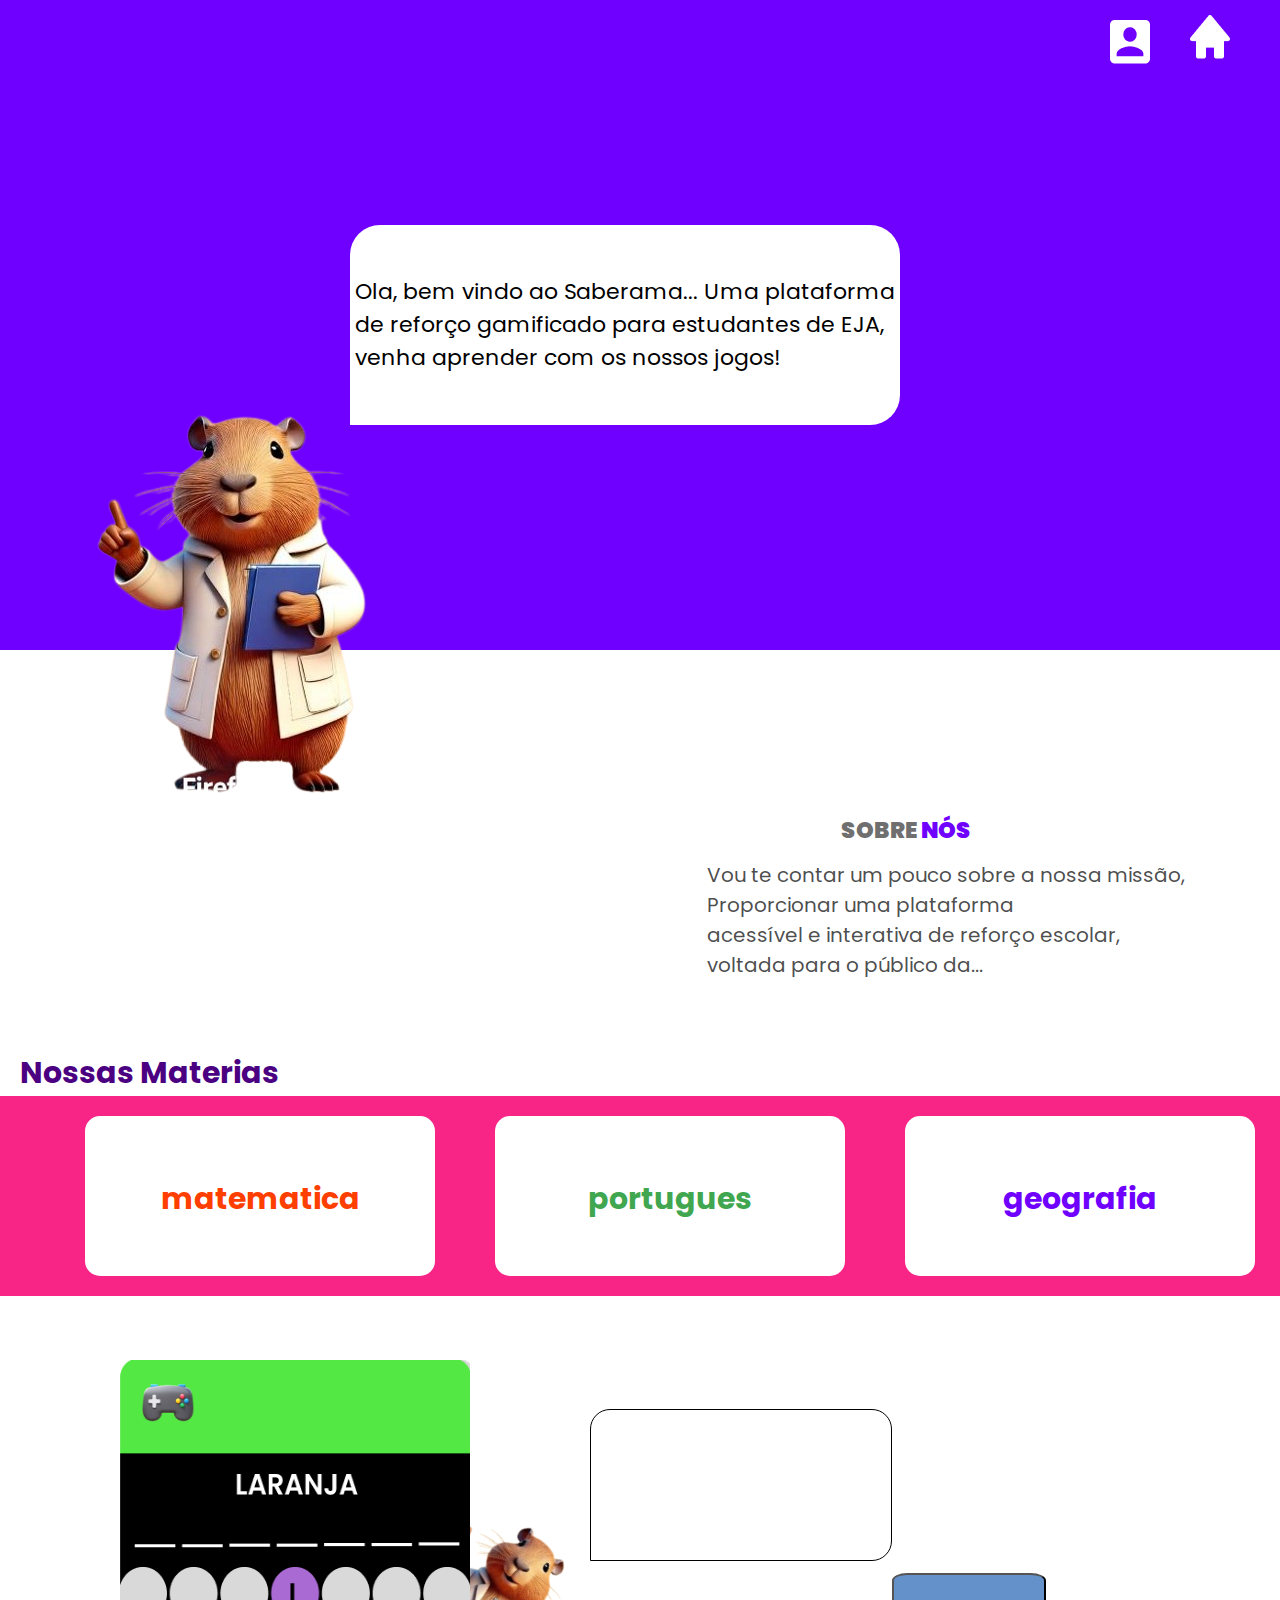
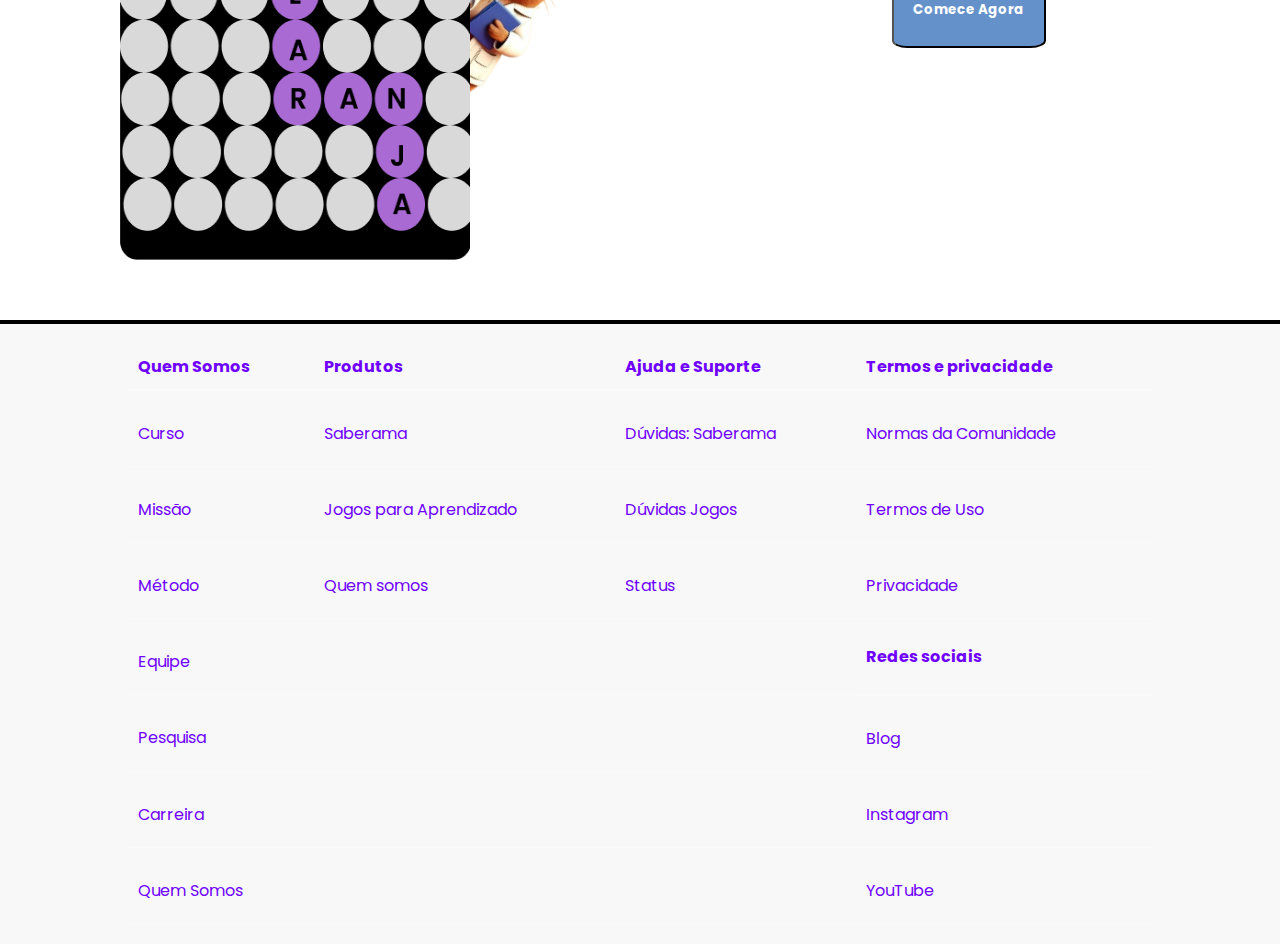
==== index.html @ 1bf404ad "Arrumando telas" ====
<!DOCTYPE html>
<html lang="pt_br">

<head>
    <meta charset="UTF-8">
    <meta name="viewport" content="width=device-width, initial-scale=1.0">
    <title>SABERAMA</title>
    <link rel="stylesheet" href="css/style.css">
</head>
<style>
    @import url('https://fonts.googleapis.com/css2?family=Poppins:ital,wght@0,100;0,200;0,300;0,400;0,500;0,600;0,700;0,800;0,900;1,100;1,200;1,300;1,400;1,500;1,600;1,700;1,800;1,900&display=swap');
</style>

<body>
<div class="main">
    <div id="nav_bar">

        <ul>
            <li class="incones-home"><img src="img/Login.png" alt=""></li>
            <a href="login.html">
                <li><img src="img/Home.png" alt=""></li>
            </a>

        </ul>

        <div id="dialogo_um">
            <p>Ola, bem vindo ao Saberama...
                Uma plataforma de reforço gamificado para estudantes de EJA, venha aprender com os nossos jogos!</p>
        </div>

        <div class="div-livro-cap">
            <img id="livro_cap" src="img/livro.png" alt="">
        </div>
    </div>


    <div id="container">

        <div id="sobre_nos">
            <h2 class="sobre"><strong>SOBRE </strong><strong id="S_nos">NÓS</strong></h2>
            <pre>                 Vou te contar um pouco sobre a nossa missão, 
                 Proporcionar uma plataforma
                 acessível e interativa de reforço escolar,
                 voltada para o público da...</pre>
        </div>



    </div>
    <p class="nossas-materias"><b>Nossas Materias</b></p>
    <div id="cont">
        <div class="cont_materias">
            <p class="p-matematica"><b>matematica</b></p>
        </div>
        <div class="cont_materias">
            <p class="p-portugues"><b>portugues</b></p>
        </div>
        <div class="cont_materias">
            <p class="p-geografia"><b>geografia</b></p>
        </div>
    </div>

    <div id="section_game">

        <div class="exemplo_game">
            <img src="img/CaçaPalavra.PNG" alt="imagem de fundo" class="imagem-fundo">
        </div>

        <img id="game_img" src="img/livro.png" alt="">

        <div id="talk_game"></div>
        <button class="editar-botao"><b>Comece Agora</b></button>
    </div>
    <div class="divisao"></div>
    <div class="roda-pe">
        <footer>
            <table>
                <tr>
                    <th>Quem Somos</th>
                    <th>Produtos</th>
                    <th>Ajuda e Suporte</th>
                    <th>Termos e privacidade</th>
                </tr>
                <tr>
                    <td class="conteudo-rodape">Curso</td>
                    <td>Saberama</td>
                    <td>Dúvidas: Saberama</td>
                    <td>Normas da Comunidade</td>
                </tr>
                <tr>
                    <td>Missão</td>
                    <td>Jogos para Aprendizado</td>
                    <td>Dúvidas Jogos</td>
                    <td>Termos de Uso</td>
                </tr>
                <tr>
                    <td>Método</td>
                    <td>Quem somos</td>
                    <td>Status</td>
                    <td>Privacidade</td>
                </tr>
                <tr>
                    <td>Equipe</td>
                    <td></td>
                    <td></td>
                    <th>Redes sociais</th>
                </tr>
                <tr>
                    <td>Pesquisa</td>
                    <td></td>
                    <td></td>
                    <td>Blog</td>
                </tr>
                <tr>
                    <td>Carreira</td>
                    <td></td>
                    <td></td>
                    <td>Instagram</td>
                </tr>
                <tr>
                    <td>Quem Somos</td>
                    <td></td>
                    <td></td>
                    <td>YouTube</td>
                </tr>
            </table>
        </footer>
    </div>
</div>
</body>

</html>
---- css/style.css ----
*{
    margin: 0;
    padding: 0;
    font-family: Poppins, sans-serif;
}

#nav_bar{
    height: 650px;
    width: 100%;
    background-color: #6F00FF;
    color: white;
   
}

ul{
    display: flex;
    justify-content: end;
    margin-right: 50px;
}

li{
    padding-top: 15px;
    padding-left: 20px;
    list-style: none;
    cursor: pointer;
    text-align: center;
    justify-content: center;
}

#dialogo_um{
    position: absolute;
    height: 200px;
    width: 550px;
    margin-top: 25px;
    background-color: white;
    border-radius: 30px;
    margin-left: 350px;
    border-bottom-left-radius: 0;
    top: 200px;
}

#dialogo_um p{
    color: black;
    justify-content: center;
    align-items: center;
    padding-top: 50px;
    padding-left: 5px;
    font-size: 22px;
}

#livro_cap{
    margin-top: 5%;
}

.div-livro-cap{
    padding-top: 15%;
}

#container{
    display: flex;
    justify-content: end;
    height: 400px;
    
}
#sobre_nos{
   text-align: justify;
   margin-right: 90px;
   margin-top: 80px;
   color: rgba(0, 0, 0, 0.712);
   line-height: 30px;
   font-size: 15px;
   
}
.sobre{
    text-align: center;
    line-height: 200px;
    margin-bottom: -70px;
    color: rgba(0, 0, 0, 0.568);
}
#S_nos{
    color: #6F00FF;
}
#cont{
    width: 100%;
    height: 200px;
    background-color: #F82586;
    display: flex;
    justify-content: center;
    align-items: center;
}

.p-matematica{
 color: #FF3F00;
}

.p-portugues{
 color: #41A650;
}

.p-geografia{
 color: #6F00FF;
}

.nossas-materias{
    font-size: 30px;
    padding-left: 20px;
    color: #4A0081;
}

.cont_materias{
    margin-left: 60px;
    height: 160px;
    width: 350px;
    border-radius: 15px;
    background-color: white;
    transition: all 1s;   
}

.cont_materias p{
    justify-content: center;
    align-items: center;
    text-align: center;
    padding-top: 60px;
    font-size: 30px;
}

#section_game{
    height: 500px;
    display: flex;
    align-items: center;
    padding-top: 5%;
}
.exemplo_game{
    position: relative;
    height: 500px;
    width: 350px;
    margin-left: 120px;
    border-radius: 15px;
    background-color: rgb(163, 163, 163);
}

.imagem-fundo{
    width: 100%;
    height: 100%;
}


#game_img{
    position: absolute;
    height: 250px;
    margin-left: 360px;
    transform: rotate(45deg);
    z-index: -1;
}
#talk_game{
    height: 150px;
    width: 300px;
    border: solid 1px;
    margin-left: 120px;
    margin-top: -250px;
    border-radius: 20px;
    border-bottom-left-radius: 0px;
}

.roda-pe {
    width: 100%;
    background-color: #f8f8f8;
    padding: 20px 0;
    border-top: 3px solid black;
    text-align: center;
  }
  
  .roda-pe table {
    width: 80%;
    margin: 0 auto;
    border-collapse: collapse;
    color: #6F00FF;
    font-size: 16px;
  }
  
  .roda-pe th {
    padding: 10px;
    font-weight: bold;
    border-bottom: 2px solid #fafafa;
    text-align: left;
  }
  
  .roda-pe td {
    padding: 10px;
    border-bottom: 1px solid #fafafa;
    text-align: left;
    padding-top: 30px;
    padding-bottom: 20px;
  }
  
  @media (max-width: 768px) {
    .roda-pe table {
      width: 100%;
    }
  
    .roda-pe th, .roda-pe td {
      font-size: 14px;
      padding: 8px;
    }
  }
  
.conteudo-rodape{
    padding-left: 60px;
    padding-top: 50px;
}

pre{
    font-size: 20px;
}

.divisao {
    border-bottom: solid 0.5px black;
    width: 100%;
    height: 10px;
    padding-bottom: 50px;
}

.editar-botao{
    background-color: #6591CB;
    width: 12%;
    height: 15%;
    border-radius: 10%;
    color: white;
}

.incones-home{
    padding: 20px;
}

.logo-home{
    padding-left: 50%;
}
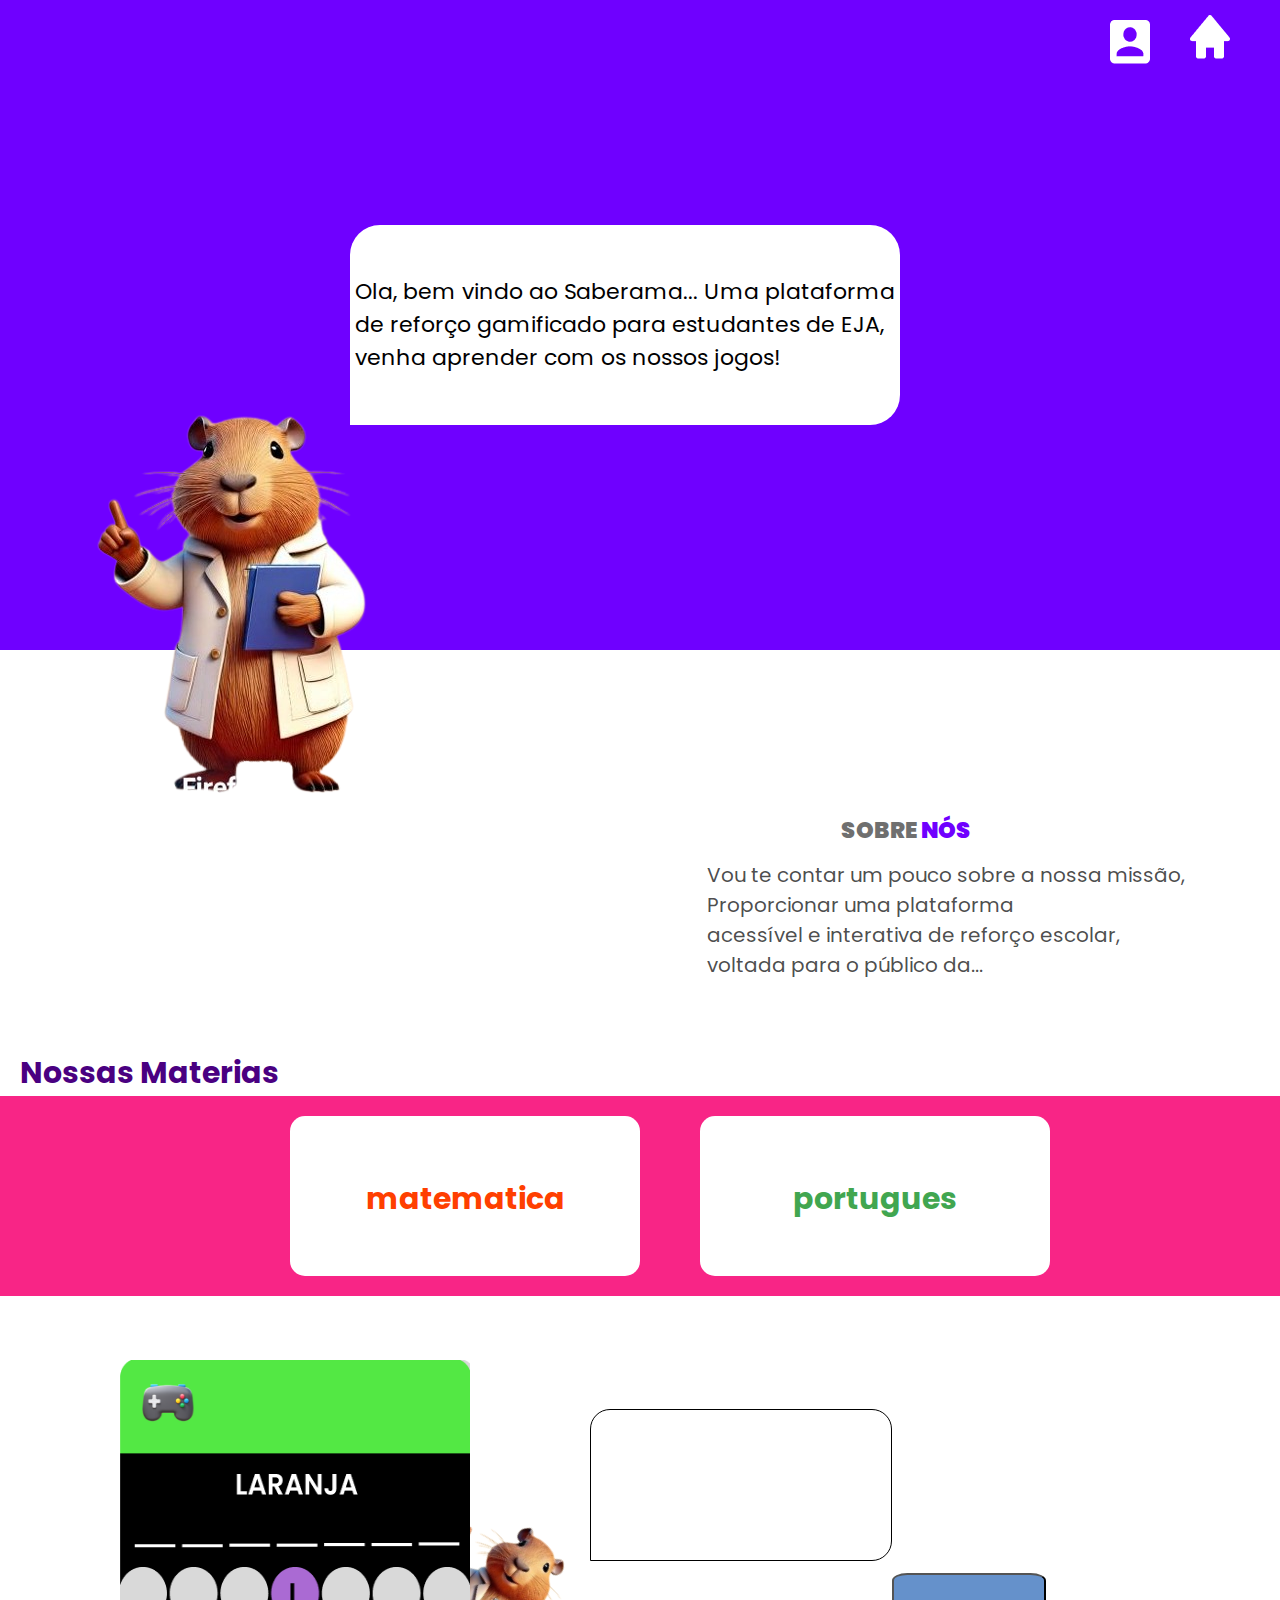
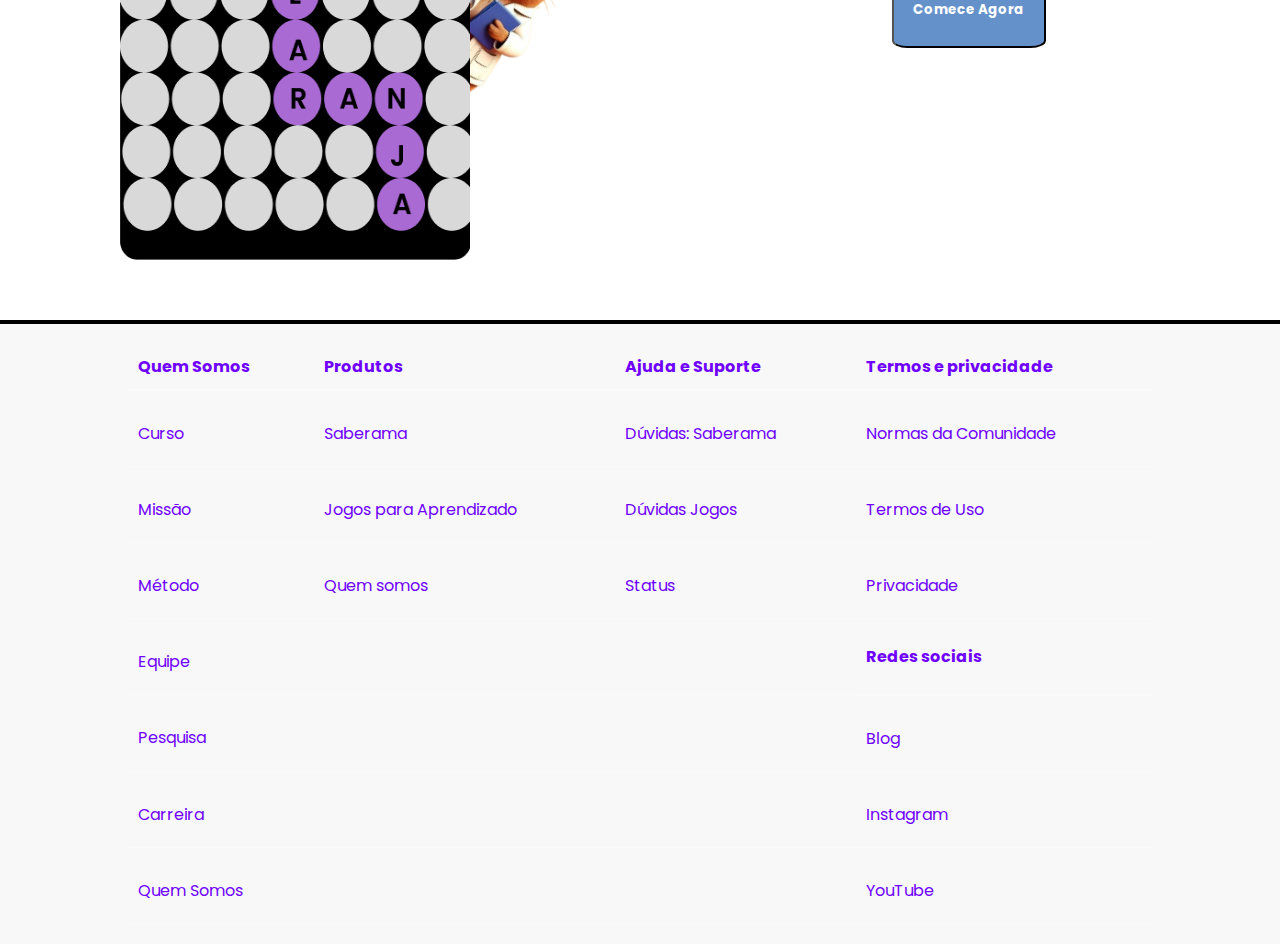
==== commit 6cb42142: "Update index.html" ====
--- a/index.html
+++ b/index.html
@@ -7,9 +7,6 @@
     <title>SABERAMA</title>
     <link rel="stylesheet" href="css/style.css">
 </head>
-<style>
-    @import url('https://fonts.googleapis.com/css2?family=Poppins:ital,wght@0,100;0,200;0,300;0,400;0,500;0,600;0,700;0,800;0,900;1,100;1,200;1,300;1,400;1,500;1,600;1,700;1,800;1,900&display=swap');
-</style>
 
 <body>
 <div class="main">
@@ -54,9 +51,6 @@
         </div>
         <div class="cont_materias">
             <p class="p-portugues"><b>portugues</b></p>
-        </div>
-        <div class="cont_materias">
-            <p class="p-geografia"><b>geografia</b></p>
         </div>
     </div>
 
@@ -129,4 +123,4 @@
 </div>
 </body>
 
-</html>+</html>
--- a/css/style.css
+++ b/css/style.css
@@ -1,3 +1,6 @@
+
+@import url('https://fonts.googleapis.com/css2?family=Poppins:ital,wght@0,100;0,200;0,300;0,400;0,500;0,600;0,700;0,800;0,900;1,100;1,200;1,300;1,400;1,500;1,600;1,700;1,800;1,900&display=swap');
+
 *{
     margin: 0;
     padding: 0;
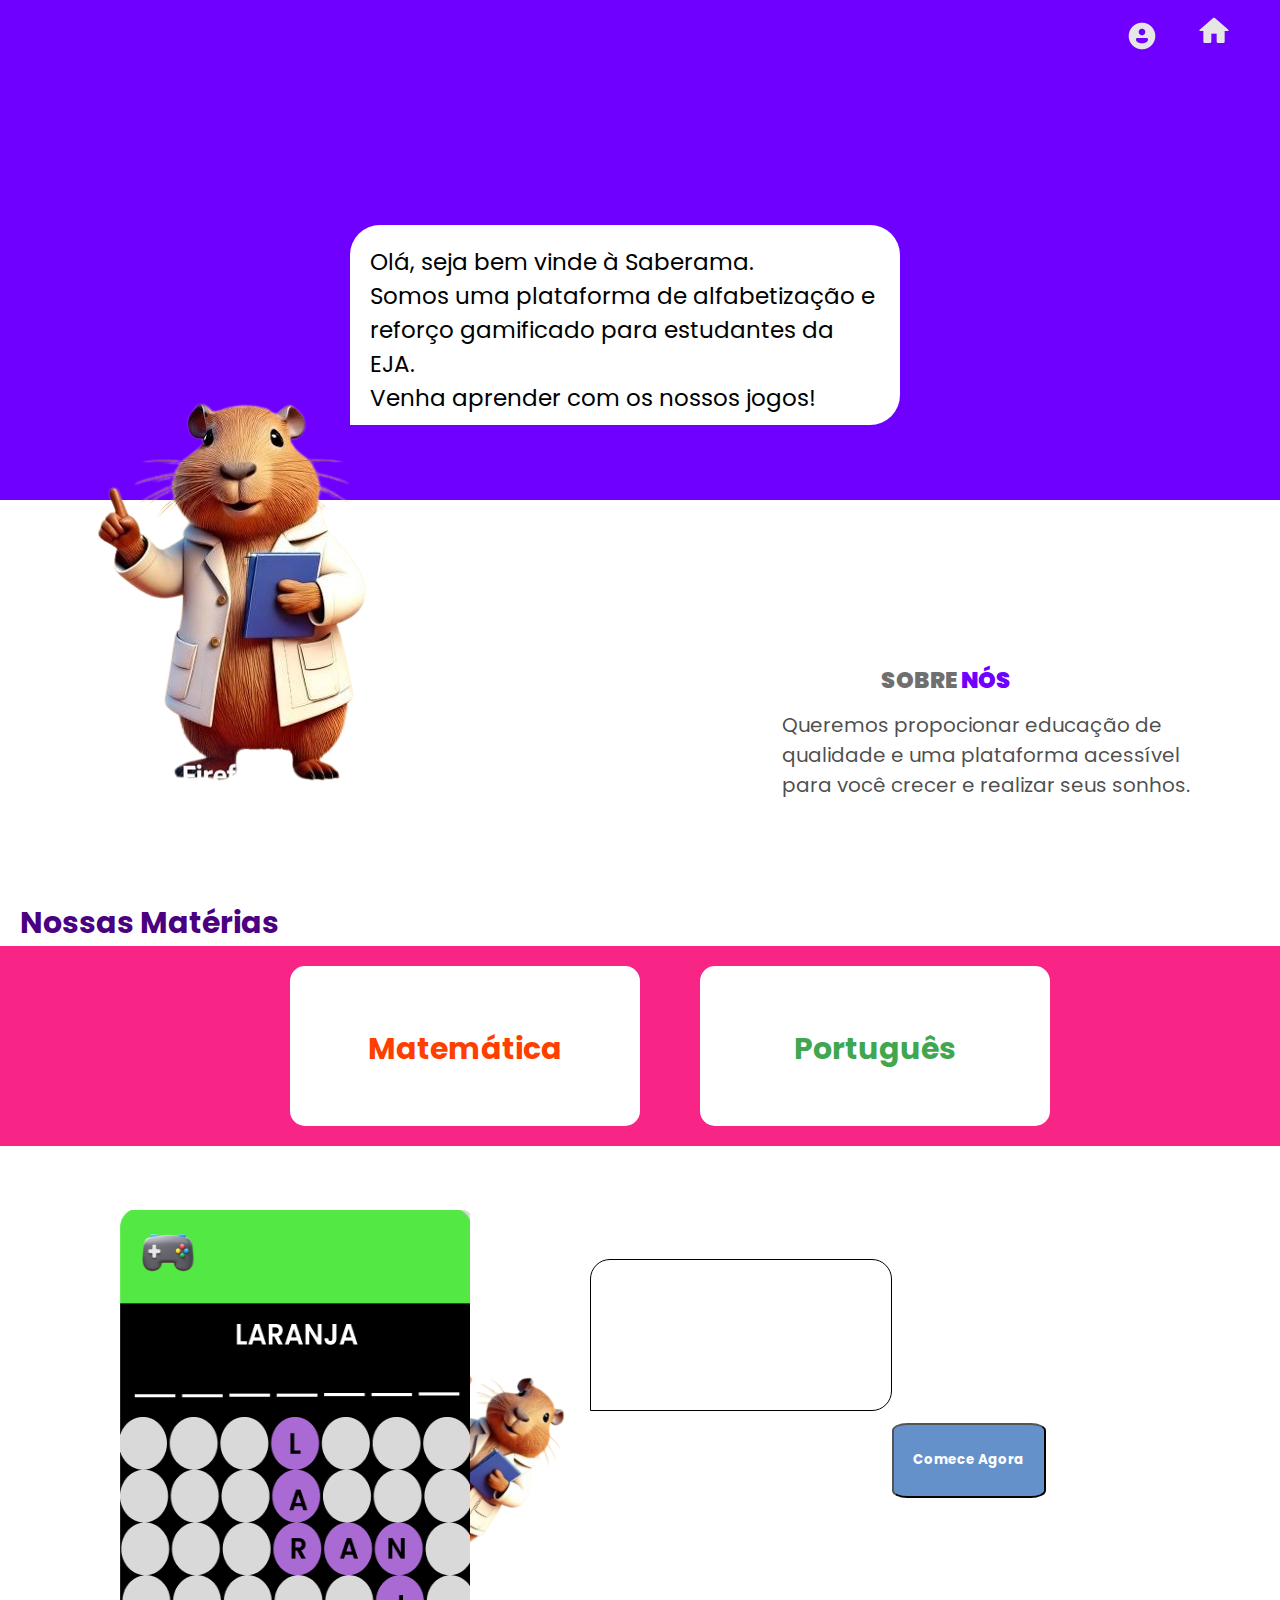
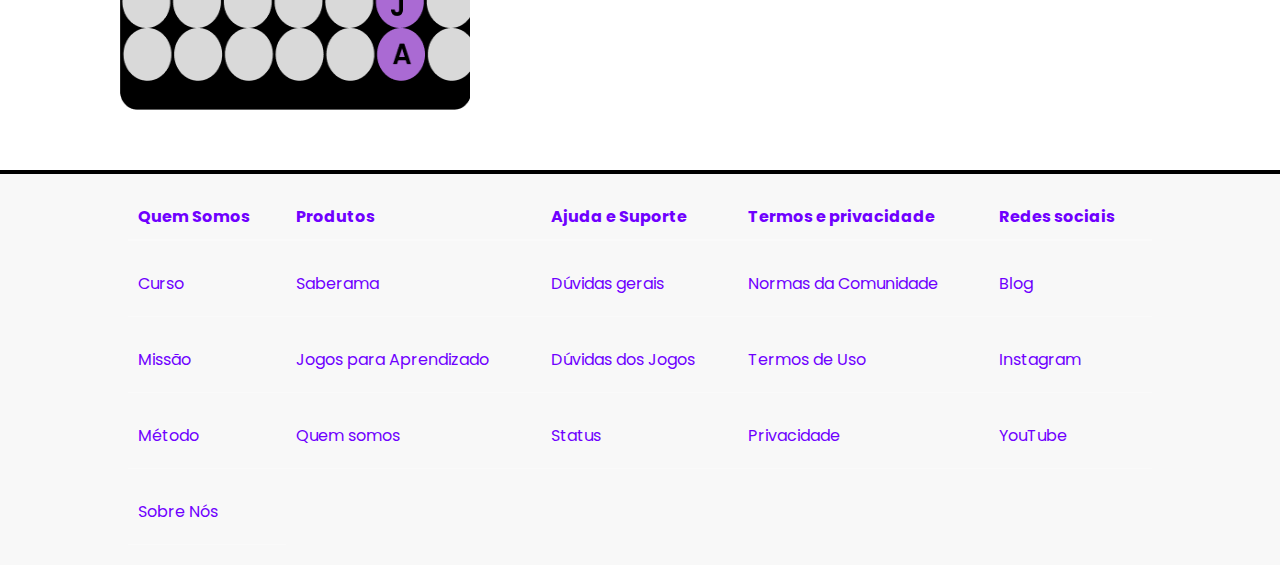
==== commit caadd0c1: "Correções ortográficas" ====
--- a/index.html
+++ b/index.html
@@ -13,16 +13,15 @@
     <div id="nav_bar">
 
         <ul>
+            <a href="login.html">
             <li class="incones-home"><img src="img/Login.png" alt=""></li>
-            <a href="login.html">
-                <li><img src="img/Home.png" alt=""></li>
             </a>
-
+                <li class= "icon-home"><img src="img/Home.png" alt=""></li>
         </ul>
 
         <div id="dialogo_um">
-            <p>Ola, bem vindo ao Saberama...
-                Uma plataforma de reforço gamificado para estudantes de EJA, venha aprender com os nossos jogos!</p>
+            <p>Olá, seja bem vinde à Saberama.<br>
+                Somos uma plataforma de alfabetização e reforço gamificado para estudantes da EJA.<br> Venha aprender com os nossos jogos!</p>
         </div>
 
         <div class="div-livro-cap">
@@ -35,22 +34,21 @@
 
         <div id="sobre_nos">
             <h2 class="sobre"><strong>SOBRE </strong><strong id="S_nos">NÓS</strong></h2>
-            <pre>                 Vou te contar um pouco sobre a nossa missão, 
-                 Proporcionar uma plataforma
-                 acessível e interativa de reforço escolar,
-                 voltada para o público da...</pre>
+        <pre>                Queremos propocionar educação de
+                qualidade e uma plataforma acessível 
+                para você crecer e realizar seus sonhos.</pre>
         </div>
 
 
 
     </div>
-    <p class="nossas-materias"><b>Nossas Materias</b></p>
+    <p class="nossas-materias"><b>Nossas Matérias</b></p>
     <div id="cont">
         <div class="cont_materias">
-            <p class="p-matematica"><b>matematica</b></p>
+            <p class="p-matematica"><b>Matemática</b></p>
         </div>
         <div class="cont_materias">
-            <p class="p-portugues"><b>portugues</b></p>
+            <p class="p-portugues"><b>Português</b></p> <!--Não tem de colocar a alfabetização aqui?-->
         </div>
     </div>
 
@@ -74,49 +72,36 @@
                     <th>Produtos</th>
                     <th>Ajuda e Suporte</th>
                     <th>Termos e privacidade</th>
+                    <th>Redes sociais</th>
                 </tr>
                 <tr>
                     <td class="conteudo-rodape">Curso</td>
                     <td>Saberama</td>
-                    <td>Dúvidas: Saberama</td>
+                    <td>Dúvidas gerais</td>
                     <td>Normas da Comunidade</td>
+                    <td>Blog</td>
                 </tr>
                 <tr>
                     <td>Missão</td>
                     <td>Jogos para Aprendizado</td>
-                    <td>Dúvidas Jogos</td>
+                    <td>Dúvidas dos Jogos</td>
                     <td>Termos de Uso</td>
+                    <td>Instagram</td>
+                    
                 </tr>
                 <tr>
                     <td>Método</td>
                     <td>Quem somos</td>
                     <td>Status</td>
                     <td>Privacidade</td>
-                </tr>
-                <tr>
-                    <td>Equipe</td>
-                    <td></td>
-                    <td></td>
-                    <th>Redes sociais</th>
-                </tr>
-                <tr>
-                    <td>Pesquisa</td>
-                    <td></td>
-                    <td></td>
-                    <td>Blog</td>
-                </tr>
-                <tr>
-                    <td>Carreira</td>
-                    <td></td>
-                    <td></td>
-                    <td>Instagram</td>
-                </tr>
-                <tr>
-                    <td>Quem Somos</td>
-                    <td></td>
-                    <td></td>
                     <td>YouTube</td>
                 </tr>
+
+                <tr>
+                    <td>Sobre Nós</td>
+                    
+                </tr>
+
             </table>
         </footer>
     </div>
--- a/css/style.css
+++ b/css/style.css
@@ -8,11 +8,11 @@
 }
 
 #nav_bar{
-    height: 650px;
+    height: 500px;
     width: 100%;
     background-color: #6F00FF;
     color: white;
-   
+
 }
 
 ul{
@@ -46,9 +46,8 @@
     color: black;
     justify-content: center;
     align-items: center;
-    padding-top: 50px;
-    padding-left: 5px;
-    font-size: 22px;
+    padding: 20px;
+    font-size: 23px;
 }
 
 #livro_cap{
@@ -231,6 +230,7 @@
     color: white;
 }
 
+
 .incones-home{
     padding: 20px;
 }
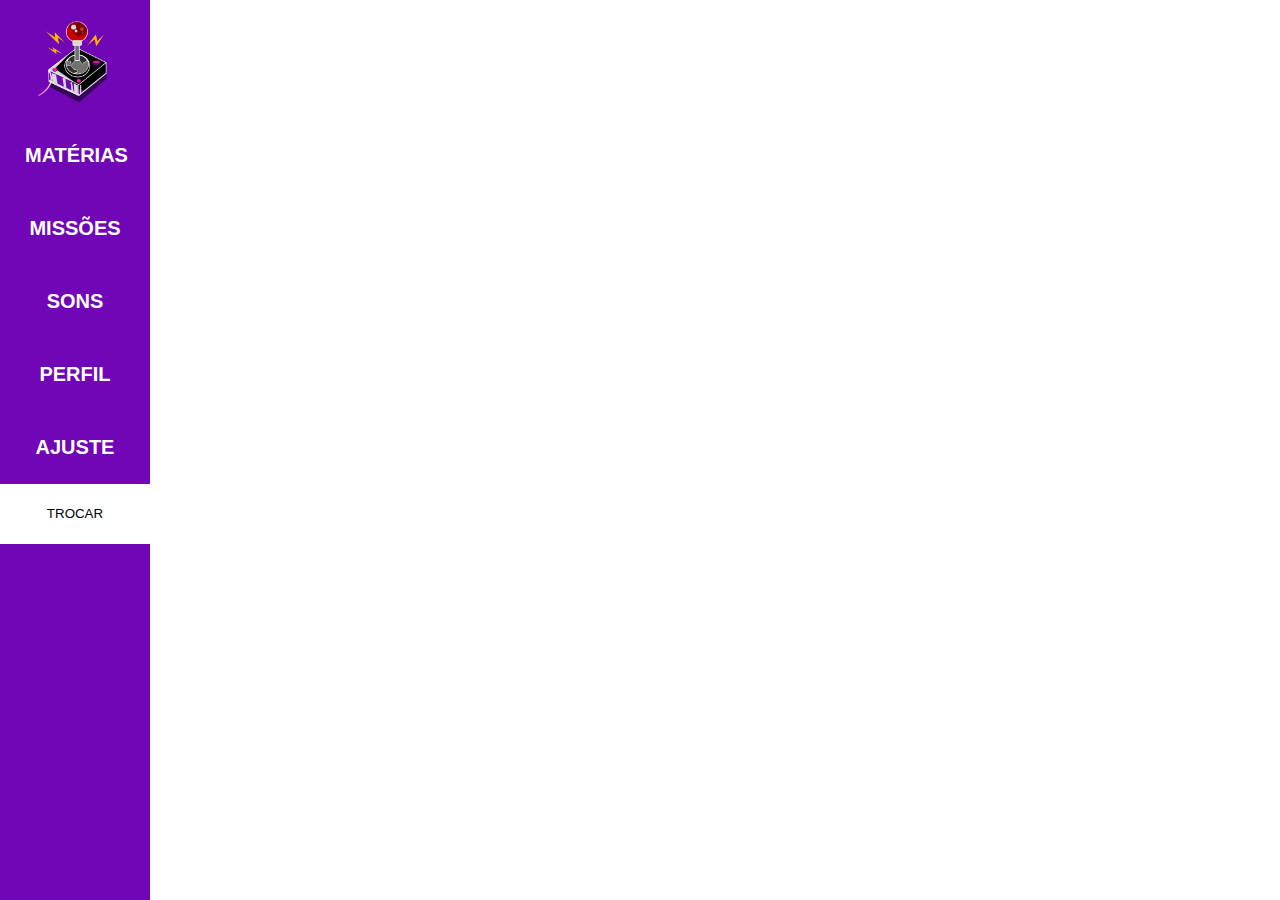
==== commit a9c46210: "Add files via upload" ====
--- a/index.html
+++ b/index.html
@@ -4,108 +4,26 @@
 <head>
     <meta charset="UTF-8">
     <meta name="viewport" content="width=device-width, initial-scale=1.0">
-    <title>SABERAMA</title>
-    <link rel="stylesheet" href="css/style.css">
+    <link rel="stylesheet" href="style.css">
+    <title>Document</title>
 </head>
 
 <body>
-<div class="main">
-    <div id="nav_bar">
-
-        <ul>
-            <a href="login.html">
-            <li class="incones-home"><img src="img/Login.png" alt=""></li>
-            </a>
-                <li class= "icon-home"><img src="img/Home.png" alt=""></li>
+    <div id="container">
+        <ul id="elemento">
+            <img src="img/Saberama.png.png" alt="">
+            <li>MATÉRIAS</li>
+            <li>MISSÕES</li>
+            <li>SONS</li>
+            <li>PERFIL</li>
+            <li>AJUSTE</li>
+            <button id="btn">TROCAR</button>
         </ul>
-
-        <div id="dialogo_um">
-            <p>Olá, seja bem vinde à Saberama.<br>
-                Somos uma plataforma de alfabetização e reforço gamificado para estudantes da EJA.<br> Venha aprender com os nossos jogos!</p>
-        </div>
-
-        <div class="div-livro-cap">
-            <img id="livro_cap" src="img/livro.png" alt="">
-        </div>
-    </div>
-
-
-    <div id="container">
-
-        <div id="sobre_nos">
-            <h2 class="sobre"><strong>SOBRE </strong><strong id="S_nos">NÓS</strong></h2>
-        <pre>                Queremos propocionar educação de
-                qualidade e uma plataforma acessível 
-                para você crecer e realizar seus sonhos.</pre>
-        </div>
-
 
 
     </div>
-    <p class="nossas-materias"><b>Nossas Matérias</b></p>
-    <div id="cont">
-        <div class="cont_materias">
-            <p class="p-matematica"><b>Matemática</b></p>
-        </div>
-        <div class="cont_materias">
-            <p class="p-portugues"><b>Português</b></p> <!--Não tem de colocar a alfabetização aqui?-->
-        </div>
-    </div>
 
-    <div id="section_game">
-
-        <div class="exemplo_game">
-            <img src="img/CaçaPalavra.PNG" alt="imagem de fundo" class="imagem-fundo">
-        </div>
-
-        <img id="game_img" src="img/livro.png" alt="">
-
-        <div id="talk_game"></div>
-        <button class="editar-botao"><b>Comece Agora</b></button>
-    </div>
-    <div class="divisao"></div>
-    <div class="roda-pe">
-        <footer>
-            <table>
-                <tr>
-                    <th>Quem Somos</th>
-                    <th>Produtos</th>
-                    <th>Ajuda e Suporte</th>
-                    <th>Termos e privacidade</th>
-                    <th>Redes sociais</th>
-                </tr>
-                <tr>
-                    <td class="conteudo-rodape">Curso</td>
-                    <td>Saberama</td>
-                    <td>Dúvidas gerais</td>
-                    <td>Normas da Comunidade</td>
-                    <td>Blog</td>
-                </tr>
-                <tr>
-                    <td>Missão</td>
-                    <td>Jogos para Aprendizado</td>
-                    <td>Dúvidas dos Jogos</td>
-                    <td>Termos de Uso</td>
-                    <td>Instagram</td>
-                    
-                </tr>
-                <tr>
-                    <td>Método</td>
-                    <td>Quem somos</td>
-                    <td>Status</td>
-                    <td>Privacidade</td>
-                    <td>YouTube</td>
-                </tr>
-
-                <tr>
-                    <td>Sobre Nós</td>
-                    
-                </tr>
-
-            </table>
-        </footer>
-    </div>
-</div>
+    <script src="script.js"></script>
 </body>
 
-</html>
+</html>--- a/style.css
+++ b/style.css
@@ -0,0 +1,44 @@
+*{
+    margin: 0;
+    padding: 0;
+    font-family: Arial, Helvetica, sans-serif;
+}
+body{
+    height: 100vh;
+
+    
+}
+
+ul{
+    background-color: #7106B6;
+    color: white;
+    font-size: 15pt;
+    font-weight: bold;
+    text-align: center;
+    width: 150px;
+    height: 100vh;
+    
+}
+li{
+    padding: 25px;
+    transition: all 0.5s;
+    list-style: none;
+}
+li:hover{
+    background-color: white;
+    color: #7106B6;
+    cursor: pointer;
+}
+img{
+    width:120px;
+    margin-bottom: 60px;
+    margin-bottom: -5px;
+}
+button{
+    cursor: pointer;
+    height: 60px;
+    width: 100%;
+    background-color: white;
+    color: rgb(0, 0, 0);
+    border: none;
+}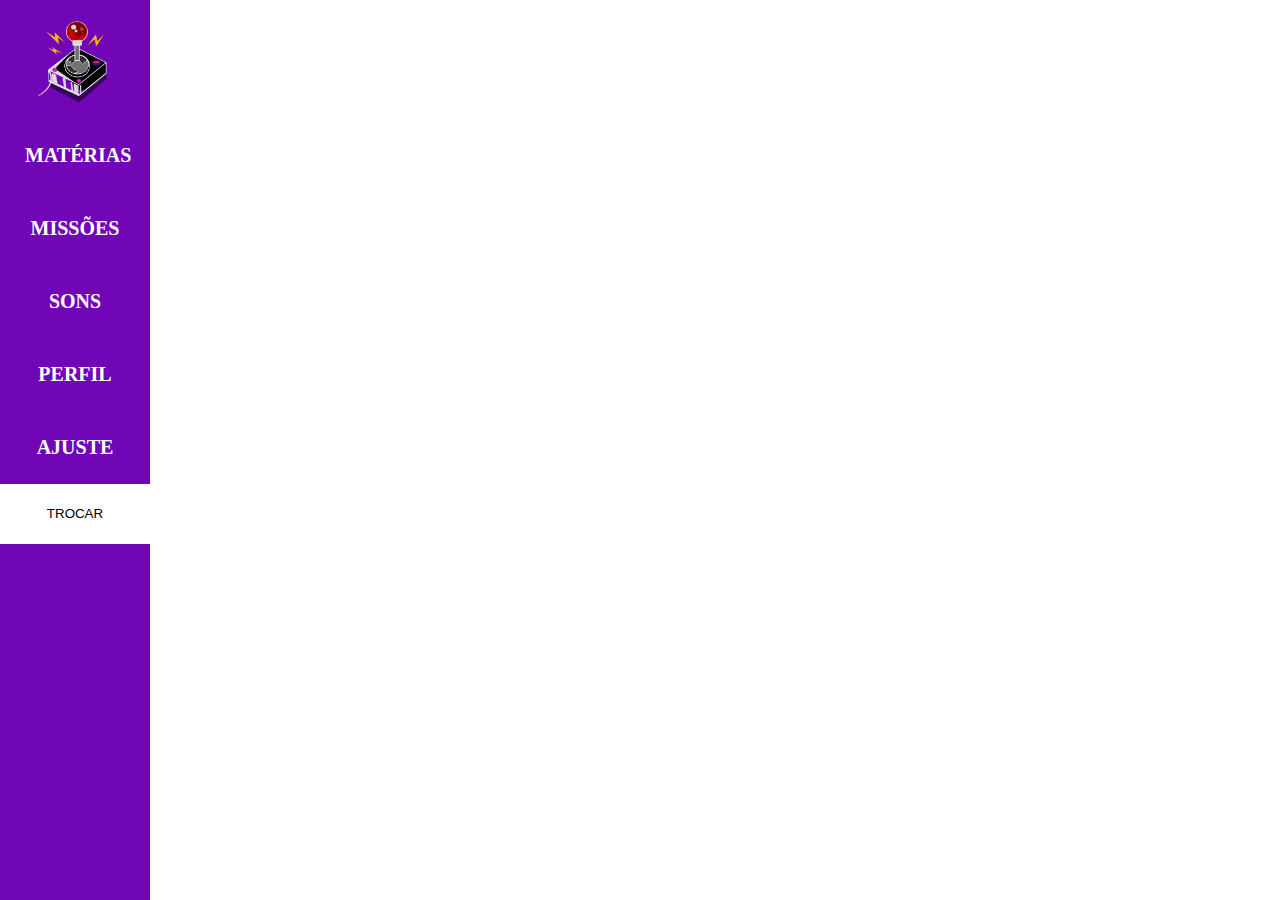
==== commit 98aa8842: "chore: fazendo a manutenção da navbar" ====
--- a/index.html
+++ b/index.html
@@ -11,16 +11,14 @@
 <body>
     <div id="container">
         <ul id="elemento">
-            <img src="img/Saberama.png.png" alt="">
-            <li>MATÉRIAS</li>
-            <li>MISSÕES</li>
-            <li>SONS</li>
-            <li>PERFIL</li>
-            <li>AJUSTE</li>
+            <img class="Logo-navbar" src="img/Saberama.png.png" alt="">
+            <li class="sub-elemento">MATÉRIAS</li>
+            <li class="sub-elemento">MISSÕES</li>
+            <li class="sub-elemento">SONS</li>
+            <li class="sub-elemento">PERFIL</li>
+            <li class="sub-elemento">AJUSTE</li>
             <button id="btn">TROCAR</button>
         </ul>
-
-
     </div>
 
     <script src="script.js"></script>
--- a/style.css
+++ b/style.css
@@ -1,15 +1,9 @@
 *{
     margin: 0;
     padding: 0;
-    font-family: Arial, Helvetica, sans-serif;
-}
-body{
-    height: 100vh;
-
-    
 }
 
-ul{
+#elemento{
     background-color: #7106B6;
     color: white;
     font-size: 15pt;
@@ -19,22 +13,22 @@
     height: 100vh;
     
 }
-li{
+.sub-elemento{
     padding: 25px;
     transition: all 0.5s;
     list-style: none;
 }
-li:hover{
+.sub-elemento:hover{
     background-color: white;
     color: #7106B6;
     cursor: pointer;
 }
-img{
+.Logo-navbar{
     width:120px;
     margin-bottom: 60px;
     margin-bottom: -5px;
 }
-button{
+#btn{
     cursor: pointer;
     height: 60px;
     width: 100%;
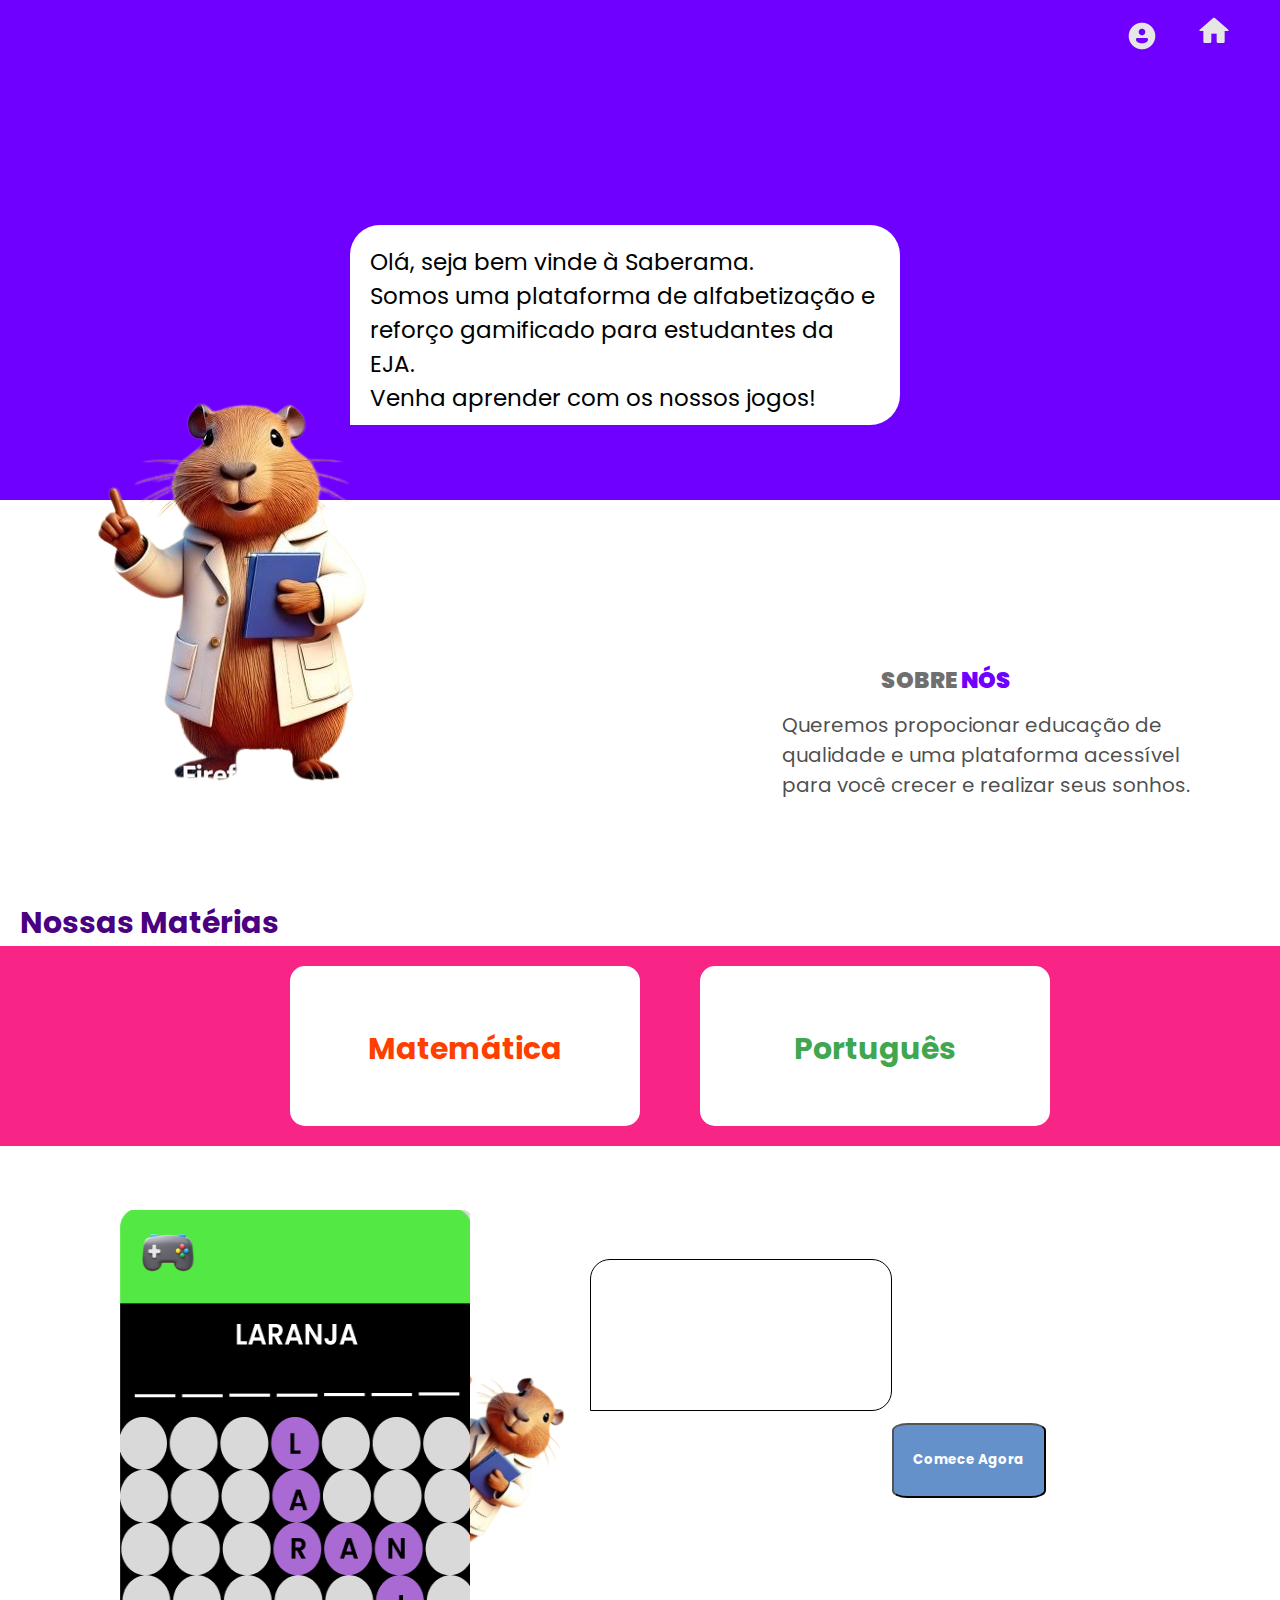
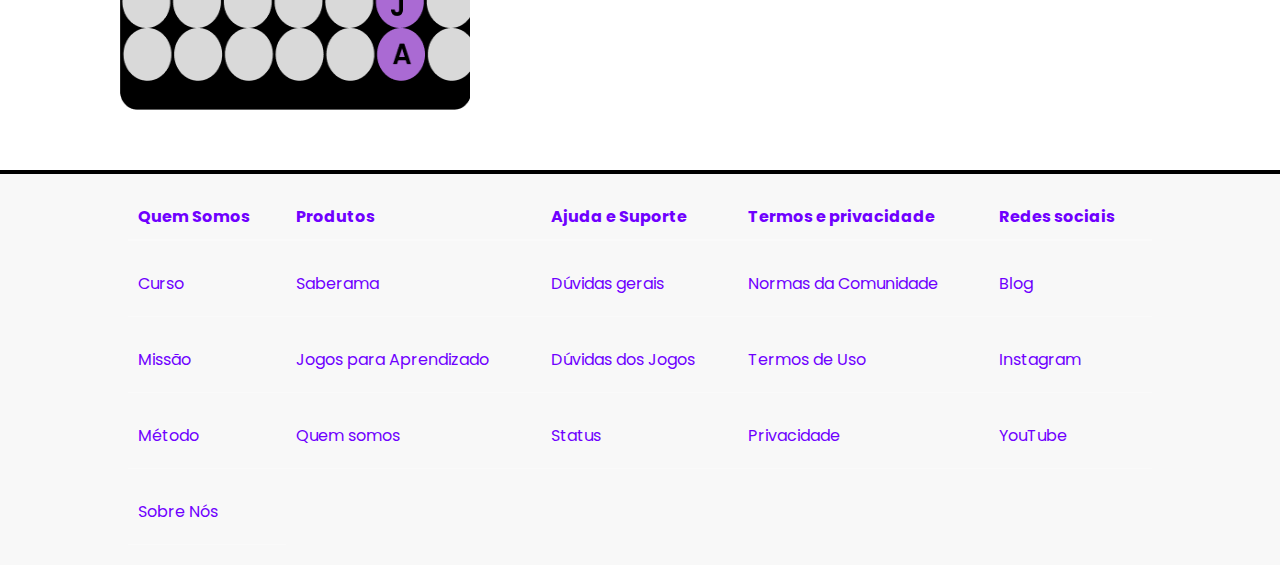
==== commit 3d020dc6: "chore: retornando a tela principal do site" ====
--- a/index.html
+++ b/index.html
@@ -4,24 +4,97 @@
 <head>
     <meta charset="UTF-8">
     <meta name="viewport" content="width=device-width, initial-scale=1.0">
-    <link rel="stylesheet" href="style.css">
-    <title>Document</title>
+    <title>SABERAMA</title>
+    <link rel="stylesheet" href="css/style.css">
 </head>
 
+
 <body>
+        <div class="main">
+            <div id="nav_bar">
+                <ul>
+                    <a href="login.html">
+                    <li class="incones-home"><img src="img/Login.png" alt=""></li>
+                    </a>
+                        <li class= "icon-home"><img src="img/Home.png" alt=""></li>
+                </ul>
+                <div id="dialogo_um">
+                    <p>Olá, seja bem vinde à Saberama.<br>
+                        Somos uma plataforma de alfabetização e reforço gamificado para estudantes da EJA.<br> Venha aprender com os nossos jogos!</p>
+                </div>
+                <div class="div-livro-cap">
+                    <img id="livro_cap" src="img/livro.png" alt="">
+                </div>
+            </div>
+        
     <div id="container">
-        <ul id="elemento">
-            <img class="Logo-navbar" src="img/Saberama.png.png" alt="">
-            <li class="sub-elemento">MATÉRIAS</li>
-            <li class="sub-elemento">MISSÕES</li>
-            <li class="sub-elemento">SONS</li>
-            <li class="sub-elemento">PERFIL</li>
-            <li class="sub-elemento">AJUSTE</li>
-            <button id="btn">TROCAR</button>
-        </ul>
+        <div id="sobre_nos">
+            <h2 class="sobre"><strong>SOBRE </strong><strong id="S_nos">NÓS</strong></h2>
+        <pre>                Queremos propocionar educação de
+                qualidade e uma plataforma acessível 
+                para você crecer e realizar seus sonhos.</pre>
+        </div>
     </div>
+    <p class="nossas-materias"><b>Nossas Matérias</b></p>
+    <div id="cont">
+        <div class="cont_materias">
+            <p class="p-matematica"><b>Matemática</b></p>
+        </div>
+        <div class="cont_materias">
+            <p class="p-portugues"><b>Português</b></p> <!--Não tem de colocar a alfabetização aqui?-->
+        </div>
+    </div>
+    <div id="section_game">
+        <div class="exemplo_game">
+            <img src="img/CaçaPalavra.PNG" alt="imagem de fundo" class="imagem-fundo">
+        </div>
+        <img id="game_img" src="img/livro.png" alt="">
 
-    <script src="script.js"></script>
+        <div id="talk_game"></div>
+        <button class="editar-botao"><b>Comece Agora</b></button>
+    </div>
+    <div class="divisao"></div>
+    <div class="roda-pe">
+        <footer>
+            <table>
+                <tr>
+                    <th>Quem Somos</th>
+                    <th>Produtos</th>
+                    <th>Ajuda e Suporte</th>
+                    <th>Termos e privacidade</th>
+                    <th>Redes sociais</th>
+                </tr>
+                <tr>
+                    <td class="conteudo-rodape">Curso</td>
+                    <td>Saberama</td>
+                    <td>Dúvidas gerais</td>
+                    <td>Normas da Comunidade</td>
+                    <td>Blog</td>
+                </tr>
+                <tr>
+                    <td>Missão</td>
+                    <td>Jogos para Aprendizado</td>
+                    <td>Dúvidas dos Jogos</td>
+                    <td>Termos de Uso</td>
+                    <td>Instagram</td>
+                    
+                </tr>
+                <tr>
+                    <td>Método</td>
+                    <td>Quem somos</td>
+                    <td>Status</td>
+                    <td>Privacidade</td>
+                    <td>YouTube</td>
+                </tr>
+
+                <tr>
+                    <td>Sobre Nós</td>
+                    
+                </tr>
+            </table>
+        </footer>
+    </div>
+</div>
 </body>
 
 </html>--- a/css/style.css
+++ b/css/style.css
@@ -0,0 +1,240 @@
+
+@import url('https://fonts.googleapis.com/css2?family=Poppins:ital,wght@0,100;0,200;0,300;0,400;0,500;0,600;0,700;0,800;0,900;1,100;1,200;1,300;1,400;1,500;1,600;1,700;1,800;1,900&display=swap');
+
+*{
+    margin: 0;
+    padding: 0;
+    font-family: Poppins, sans-serif;
+}
+
+#nav_bar{
+    height: 500px;
+    width: 100%;
+    background-color: #6F00FF;
+    color: white;
+
+}
+
+ul{
+    display: flex;
+    justify-content: end;
+    margin-right: 50px;
+}
+
+li{
+    padding-top: 15px;
+    padding-left: 20px;
+    list-style: none;
+    cursor: pointer;
+    text-align: center;
+    justify-content: center;
+}
+
+#dialogo_um{
+    position: absolute;
+    height: 200px;
+    width: 550px;
+    margin-top: 25px;
+    background-color: white;
+    border-radius: 30px;
+    margin-left: 350px;
+    border-bottom-left-radius: 0;
+    top: 200px;
+}
+
+#dialogo_um p{
+    color: black;
+    justify-content: center;
+    align-items: center;
+    padding: 20px;
+    font-size: 23px;
+}
+
+#livro_cap{
+    margin-top: 5%;
+}
+
+.div-livro-cap{
+    padding-top: 15%;
+}
+
+#container{
+    display: flex;
+    justify-content: end;
+    height: 400px;
+    
+}
+#sobre_nos{
+   text-align: justify;
+   margin-right: 90px;
+   margin-top: 80px;
+   color: rgba(0, 0, 0, 0.712);
+   line-height: 30px;
+   font-size: 15px;
+   
+}
+.sobre{
+    text-align: center;
+    line-height: 200px;
+    margin-bottom: -70px;
+    color: rgba(0, 0, 0, 0.568);
+}
+#S_nos{
+    color: #6F00FF;
+}
+#cont{
+    width: 100%;
+    height: 200px;
+    background-color: #F82586;
+    display: flex;
+    justify-content: center;
+    align-items: center;
+}
+
+.p-matematica{
+ color: #FF3F00;
+}
+
+.p-portugues{
+ color: #41A650;
+}
+
+.p-geografia{
+ color: #6F00FF;
+}
+
+.nossas-materias{
+    font-size: 30px;
+    padding-left: 20px;
+    color: #4A0081;
+}
+
+.cont_materias{
+    margin-left: 60px;
+    height: 160px;
+    width: 350px;
+    border-radius: 15px;
+    background-color: white;
+    transition: all 1s;   
+}
+
+.cont_materias p{
+    justify-content: center;
+    align-items: center;
+    text-align: center;
+    padding-top: 60px;
+    font-size: 30px;
+}
+
+#section_game{
+    height: 500px;
+    display: flex;
+    align-items: center;
+    padding-top: 5%;
+}
+.exemplo_game{
+    position: relative;
+    height: 500px;
+    width: 350px;
+    margin-left: 120px;
+    border-radius: 15px;
+    background-color: rgb(163, 163, 163);
+}
+
+.imagem-fundo{
+    width: 100%;
+    height: 100%;
+}
+
+
+#game_img{
+    position: absolute;
+    height: 250px;
+    margin-left: 360px;
+    transform: rotate(45deg);
+    z-index: -1;
+}
+#talk_game{
+    height: 150px;
+    width: 300px;
+    border: solid 1px;
+    margin-left: 120px;
+    margin-top: -250px;
+    border-radius: 20px;
+    border-bottom-left-radius: 0px;
+}
+
+.roda-pe {
+    width: 100%;
+    background-color: #f8f8f8;
+    padding: 20px 0;
+    border-top: 3px solid black;
+    text-align: center;
+  }
+  
+  .roda-pe table {
+    width: 80%;
+    margin: 0 auto;
+    border-collapse: collapse;
+    color: #6F00FF;
+    font-size: 16px;
+  }
+  
+  .roda-pe th {
+    padding: 10px;
+    font-weight: bold;
+    border-bottom: 2px solid #fafafa;
+    text-align: left;
+  }
+  
+  .roda-pe td {
+    padding: 10px;
+    border-bottom: 1px solid #fafafa;
+    text-align: left;
+    padding-top: 30px;
+    padding-bottom: 20px;
+  }
+  
+  @media (max-width: 768px) {
+    .roda-pe table {
+      width: 100%;
+    }
+  
+    .roda-pe th, .roda-pe td {
+      font-size: 14px;
+      padding: 8px;
+    }
+  }
+  
+.conteudo-rodape{
+    padding-left: 60px;
+    padding-top: 50px;
+}
+
+pre{
+    font-size: 20px;
+}
+
+.divisao {
+    border-bottom: solid 0.5px black;
+    width: 100%;
+    height: 10px;
+    padding-bottom: 50px;
+}
+
+.editar-botao{
+    background-color: #6591CB;
+    width: 12%;
+    height: 15%;
+    border-radius: 10%;
+    color: white;
+}
+
+
+.incones-home{
+    padding: 20px;
+}
+
+.logo-home{
+    padding-left: 50%;
+}